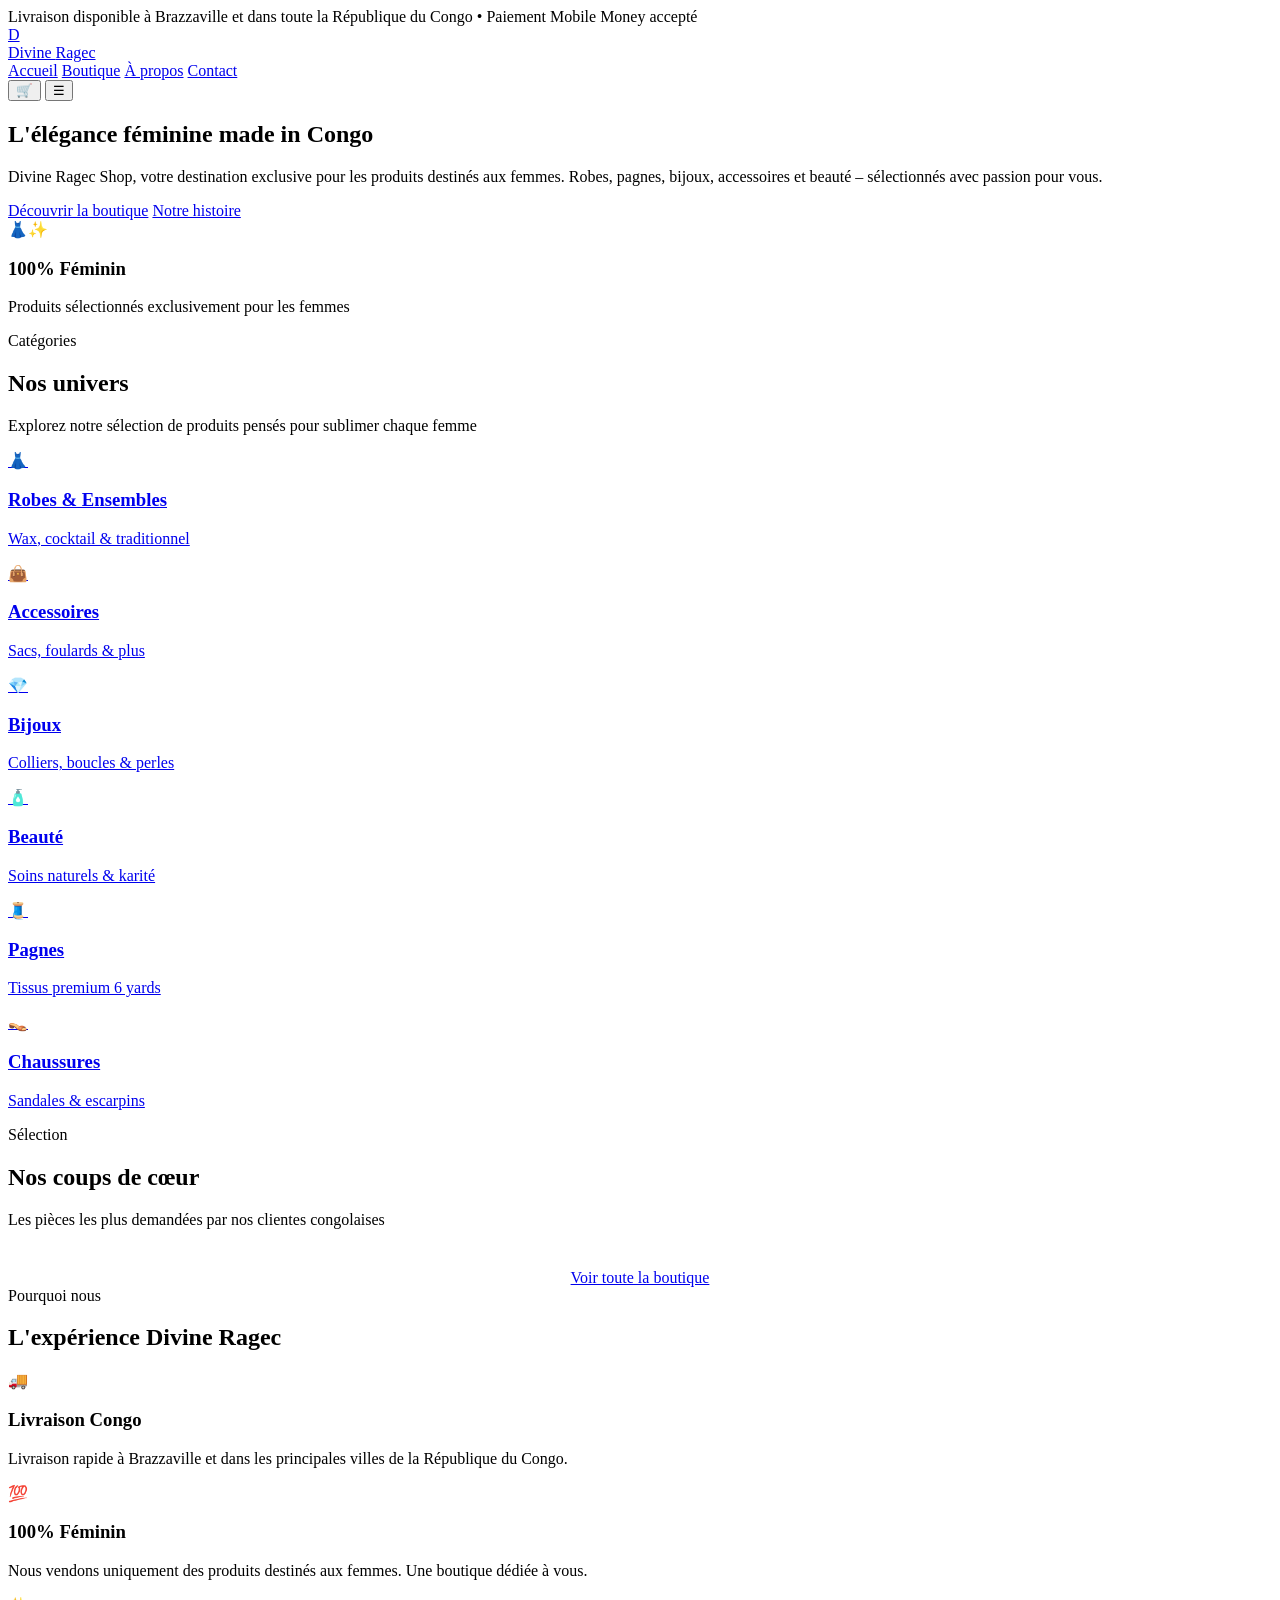
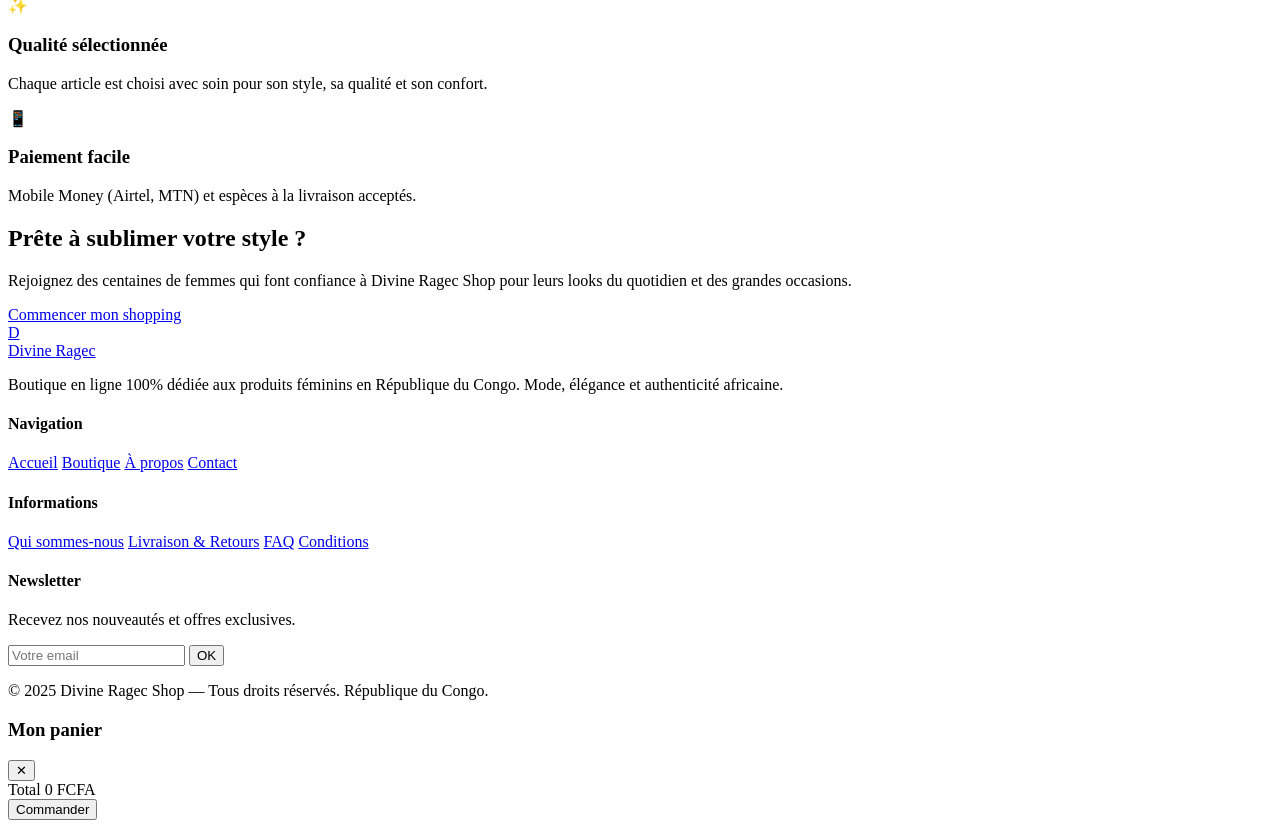
==== index.html @ 7bee6538 "Add files via upload" ====
<!DOCTYPE html>
<html lang="fr">
<head>
  <meta charset="UTF-8">
  <meta name="viewport" content="width=device-width, initial-scale=1.0">
  <meta http-equiv="X-UA-Compatible" content="IE=edge">

  <!-- SEO PRINCIPAL -->
  <title>Divine Ragec Shop | Mode & Produits Féminins en République du Congo</title>
  <meta name="description" content="Divine Ragec Shop – Boutique en ligne dédiée exclusivement aux produits pour femmes en République du Congo. Robes, pagnes, bijoux, accessoires et beauté. Livraison à Brazzaville et partout au Congo.">
  <meta name="keywords" content="boutique femme Congo, mode féminine Brazzaville, robes wax, pagne, bijoux africains, accessoires femmes, Divine Ragec, shopping Congo, vêtements femmes République du Congo">
  <meta name="author" content="Divine Ragec Shop">
  <meta name="robots" content="index, follow, max-image-preview:large, max-snippet:-1, max-video-preview:-1">
  <meta name="language" content="French">
  <meta name="geo.region" content="CG">
  <meta name="geo.placename" content="Brazzaville, République du Congo">
  <link rel="canonical" href="https://divineragecshop.cg/">

  <!-- Open Graph / Facebook -->
  <meta property="og:type" content="website">
  <meta property="og:url" content="https://divineragecshop.cg/">
  <meta property="og:title" content="Divine Ragec Shop | Mode & Produits Féminins au Congo">
  <meta property="og:description" content="Boutique 100% féminine en République du Congo. Robes, pagnes, bijoux, accessoires et soins beauté. Qualité et élégance africaine.">
  <meta property="og:image" content="https://divineragecshop.cg/images/og-image.jpg">
  <meta property="og:locale" content="fr_CG">
  <meta property="og:site_name" content="Divine Ragec Shop">

  <!-- Twitter Card -->
  <meta name="twitter:card" content="summary_large_image">
  <meta name="twitter:title" content="Divine Ragec Shop | Mode Féminine au Congo">
  <meta name="twitter:description" content="Découvrez notre sélection exclusive de produits pour femmes : robes, pagnes, bijoux et plus. Livraison en République du Congo.">
  <meta name="twitter:image" content="https://divineragecshop.cg/images/og-image.jpg">

  <!-- Favicon -->
  <link rel="icon" href="data:image/svg+xml,<svg xmlns='http://www.w3.org/2000/svg' viewBox='0 0 100 100'><text y='.9em' font-size='90'>👗</text></svg>">

  <!-- Fonts -->
  <link rel="preconnect" href="https://fonts.googleapis.com">
  <link rel="preconnect" href="https://fonts.gstatic.com" crossorigin>
  <link href="https://fonts.googleapis.com/css2?family=Playfair+Display:wght@600;700&display=swap" rel="stylesheet">

  <!-- Préconnexion pour accélérer le chargement des futures images -->
  <link rel="dns-prefetch" href="https://images.divineragecshop.cg">

  <link rel="stylesheet" href="css/style.css">

  <!-- Structured Data JSON-LD -->
  <script type="application/ld+json">
  {
    "@context": "https://schema.org",
    "@type": "Store",
    "name": "Divine Ragec Shop",
    "description": "Boutique en ligne spécialisée dans la vente de produits exclusivement féminins en République du Congo : mode, accessoires, bijoux et beauté.",
    "url": "https://divineragecshop.cg",
    "logo": "https://divineragecshop.cg/images/logo.png",
    "image": "https://divineragecshop.cg/images/og-image.jpg",
    "telephone": "+242-06-000-0000",
    "email": "contact@divineragecshop.cg",
    "address": {
      "@type": "PostalAddress",
      "streetAddress": "Avenue de la Paix",
      "addressLocality": "Brazzaville",
      "addressRegion": "Brazzaville",
      "addressCountry": "CG"
    },
    "geo": {
      "@type": "GeoCoordinates",
      "latitude": "-4.2634",
      "longitude": "15.2429"
    },
    "openingHoursSpecification": {
      "@type": "OpeningHoursSpecification",
      "dayOfWeek": ["Monday","Tuesday","Wednesday","Thursday","Friday","Saturday"],
      "opens": "08:00",
      "closes": "18:00"
    },
    "priceRange": "$$",
    "currenciesAccepted": "XAF",
    "paymentAccepted": "Cash, Mobile Money",
    "areaServed": {
      "@type": "Country",
      "name": "République du Congo"
    },
    "sameAs": []
  }
  </script>

  <script type="application/ld+json">
  {
    "@context": "https://schema.org",
    "@type": "WebSite",
    "name": "Divine Ragec Shop",
    "url": "https://divineragecshop.cg",
    "potentialAction": {
      "@type": "SearchAction",
      "target": "https://divineragecshop.cg/produits.html?q={search_term_string}",
      "query-input": "required name=search_term_string"
    }
  }
  </script>
</head>
<body>
  <!-- Header -->
  <header class="header">
    <div class="header-top">
      Livraison disponible à Brazzaville et dans toute la République du Congo • Paiement Mobile Money accepté
    </div>
    <div class="container">
      <div class="nav-wrapper">
        <a href="index.html" class="logo" aria-label="Divine Ragec Shop - Accueil">
          <div class="logo-icon">D</div>
          Divine <span>Ragec</span>
        </a>

        <nav class="nav-menu" id="nav-menu" aria-label="Navigation principale">
          <a href="index.html" class="active">Accueil</a>
          <a href="produits.html">Boutique</a>
          <a href="a-propos.html">À propos</a>
          <a href="contact.html">Contact</a>
        </nav>

        <div class="nav-actions">
          <button class="cart-btn" id="cart-btn" aria-label="Ouvrir le panier">
            🛒
            <span class="cart-count" style="display:none;">0</span>
          </button>
          <button class="menu-toggle" id="menu-toggle" aria-label="Menu mobile">☰</button>
        </div>
      </div>
    </div>
    <div class="nav-overlay" id="nav-overlay"></div>
  </header>

  <main>
    <!-- Hero -->
    <section class="hero">
      <div class="container">
        <div class="hero-content">
          <div class="hero-text">
            <h1>L'élégance féminine <span>made in Congo</span></h1>
            <p>Divine Ragec Shop, votre destination exclusive pour les produits destinés aux femmes. Robes, pagnes, bijoux, accessoires et beauté – sélectionnés avec passion pour vous.</p>
            <div class="hero-btns">
              <a href="produits.html" class="btn btn-primary">Découvrir la boutique</a>
              <a href="a-propos.html" class="btn btn-outline">Notre histoire</a>
            </div>
          </div>
          <div class="hero-visual">
            <div class="hero-card">
              <div class="emoji">👗✨</div>
              <h3>100% Féminin</h3>
              <p>Produits sélectionnés exclusivement pour les femmes</p>
            </div>
          </div>
        </div>
      </div>
    </section>

    <!-- Catégories -->
    <section class="section" id="categories">
      <div class="container">
        <div class="section-header">
          <span class="badge">Catégories</span>
          <h2>Nos univers</h2>
          <p>Explorez notre sélection de produits pensés pour sublimer chaque femme</p>
        </div>
        <div class="categories-grid">
          <a href="produits.html" class="category-card" onclick="sessionStorage.setItem('filter','robes')">
            <div class="category-icon">👗</div>
            <h3>Robes & Ensembles</h3>
            <p>Wax, cocktail & traditionnel</p>
          </a>
          <a href="produits.html" class="category-card">
            <div class="category-icon">👜</div>
            <h3>Accessoires</h3>
            <p>Sacs, foulards & plus</p>
          </a>
          <a href="produits.html" class="category-card">
            <div class="category-icon">💎</div>
            <h3>Bijoux</h3>
            <p>Colliers, boucles & perles</p>
          </a>
          <a href="produits.html" class="category-card">
            <div class="category-icon">🧴</div>
            <h3>Beauté</h3>
            <p>Soins naturels & karité</p>
          </a>
          <a href="produits.html" class="category-card">
            <div class="category-icon">🧵</div>
            <h3>Pagnes</h3>
            <p>Tissus premium 6 yards</p>
          </a>
          <a href="produits.html" class="category-card">
            <div class="category-icon">👡</div>
            <h3>Chaussures</h3>
            <p>Sandales & escarpins</p>
          </a>
        </div>
      </div>
    </section>

    <!-- Produits vedettes -->
    <section class="section" style="background:#fff;">
      <div class="container">
        <div class="section-header">
          <span class="badge">Sélection</span>
          <h2>Nos coups de cœur</h2>
          <p>Les pièces les plus demandées par nos clientes congolaises</p>
        </div>
        <div class="products-grid" id="featured-products">
          <!-- Rempli par JavaScript -->
        </div>
        <div style="text-align:center;margin-top:40px;">
          <a href="produits.html" class="btn btn-primary">Voir toute la boutique</a>
        </div>
      </div>
    </section>

    <!-- Avantages -->
    <section class="section">
      <div class="container">
        <div class="section-header">
          <span class="badge">Pourquoi nous</span>
          <h2>L'expérience Divine Ragec</h2>
        </div>
        <div class="features-grid">
          <div class="feature-card">
            <div class="feature-icon">🚚</div>
            <h3>Livraison Congo</h3>
            <p>Livraison rapide à Brazzaville et dans les principales villes de la République du Congo.</p>
          </div>
          <div class="feature-card">
            <div class="feature-icon">💯</div>
            <h3>100% Féminin</h3>
            <p>Nous vendons uniquement des produits destinés aux femmes. Une boutique dédiée à vous.</p>
          </div>
          <div class="feature-card">
            <div class="feature-icon">✨</div>
            <h3>Qualité sélectionnée</h3>
            <p>Chaque article est choisi avec soin pour son style, sa qualité et son confort.</p>
          </div>
          <div class="feature-card">
            <div class="feature-icon">📱</div>
            <h3>Paiement facile</h3>
            <p>Mobile Money (Airtel, MTN) et espèces à la livraison acceptés.</p>
          </div>
        </div>
      </div>
    </section>

    <!-- CTA -->
    <section class="cta">
      <div class="container">
        <h2>Prête à sublimer votre style ?</h2>
        <p>Rejoignez des centaines de femmes qui font confiance à Divine Ragec Shop pour leurs looks du quotidien et des grandes occasions.</p>
        <a href="produits.html" class="btn btn-primary">Commencer mon shopping</a>
      </div>
    </section>
  </main>

  <!-- Footer -->
  <footer class="footer">
    <div class="container">
      <div class="footer-grid">
        <div class="footer-brand">
          <a href="index.html" class="logo">
            <div class="logo-icon">D</div>
            Divine <span>Ragec</span>
          </a>
          <p>Boutique en ligne 100% dédiée aux produits féminins en République du Congo. Mode, élégance et authenticité africaine.</p>
        </div>
        <div class="footer-links">
          <h4>Navigation</h4>
          <a href="index.html">Accueil</a>
          <a href="produits.html">Boutique</a>
          <a href="a-propos.html">À propos</a>
          <a href="contact.html">Contact</a>
        </div>
        <div class="footer-links">
          <h4>Informations</h4>
          <a href="a-propos.html">Qui sommes-nous</a>
          <a href="contact.html">Livraison & Retours</a>
          <a href="contact.html">FAQ</a>
          <a href="contact.html">Conditions</a>
        </div>
        <div class="footer-newsletter">
          <h4>Newsletter</h4>
          <p>Recevez nos nouveautés et offres exclusives.</p>
          <form class="newsletter-form" id="newsletter-form">
            <input type="email" placeholder="Votre email" required aria-label="Adresse email">
            <button type="submit">OK</button>
          </form>
        </div>
      </div>
      <div class="footer-bottom">
        <p>© 2025 Divine Ragec Shop — Tous droits réservés. République du Congo.</p>
      </div>
    </div>
  </footer>

  <!-- Panier -->
  <div class="cart-overlay" id="cart-overlay"></div>
  <aside class="cart-sidebar" id="cart-sidebar" aria-label="Panier d'achat">
    <div class="cart-header">
      <h3>Mon panier</h3>
      <button class="cart-close" id="cart-close" aria-label="Fermer le panier">✕</button>
    </div>
    <div class="cart-items" id="cart-items"></div>
    <div class="cart-footer">
      <div class="cart-total">
        <span>Total</span>
        <span id="cart-total-price">0 FCFA</span>
      </div>
      <button class="btn-checkout" id="btn-checkout">Commander</button>
    </div>
  </aside>

  <script src="js/script.js"></script>
</body>
</html>
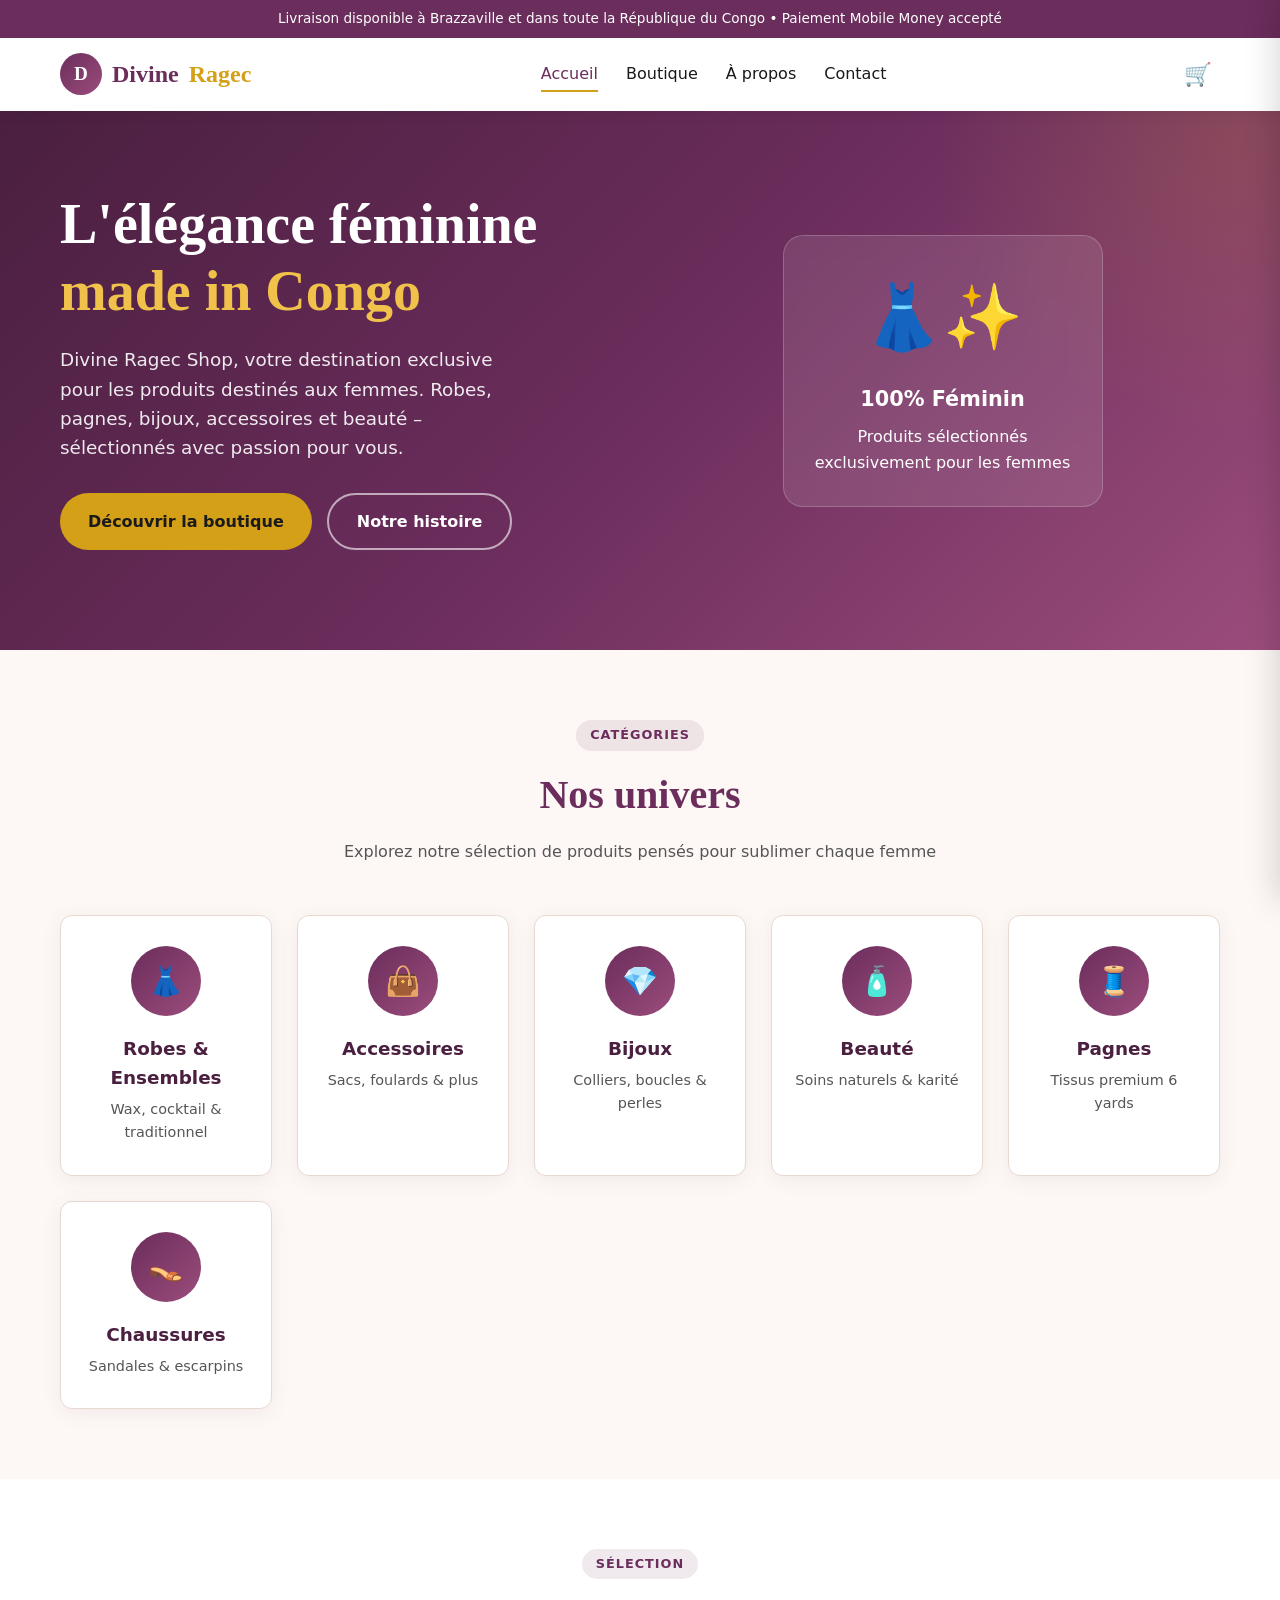
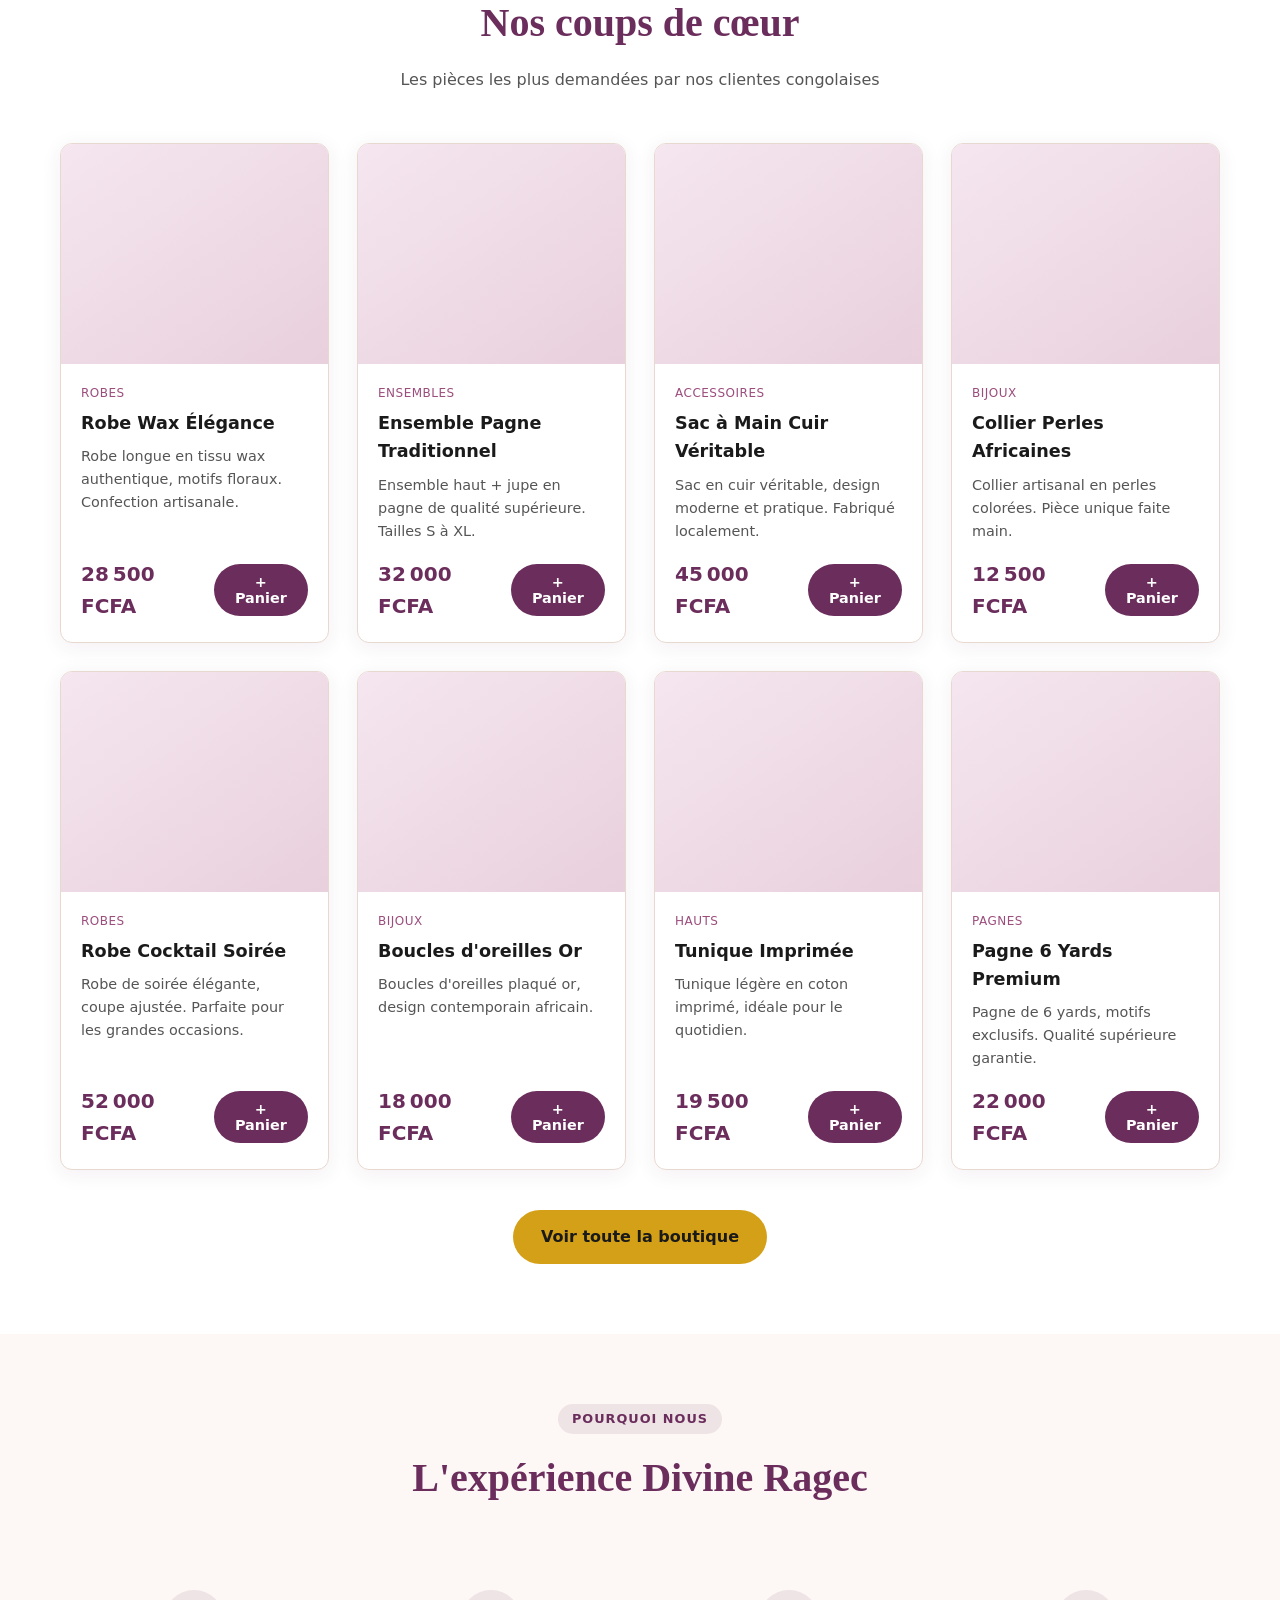
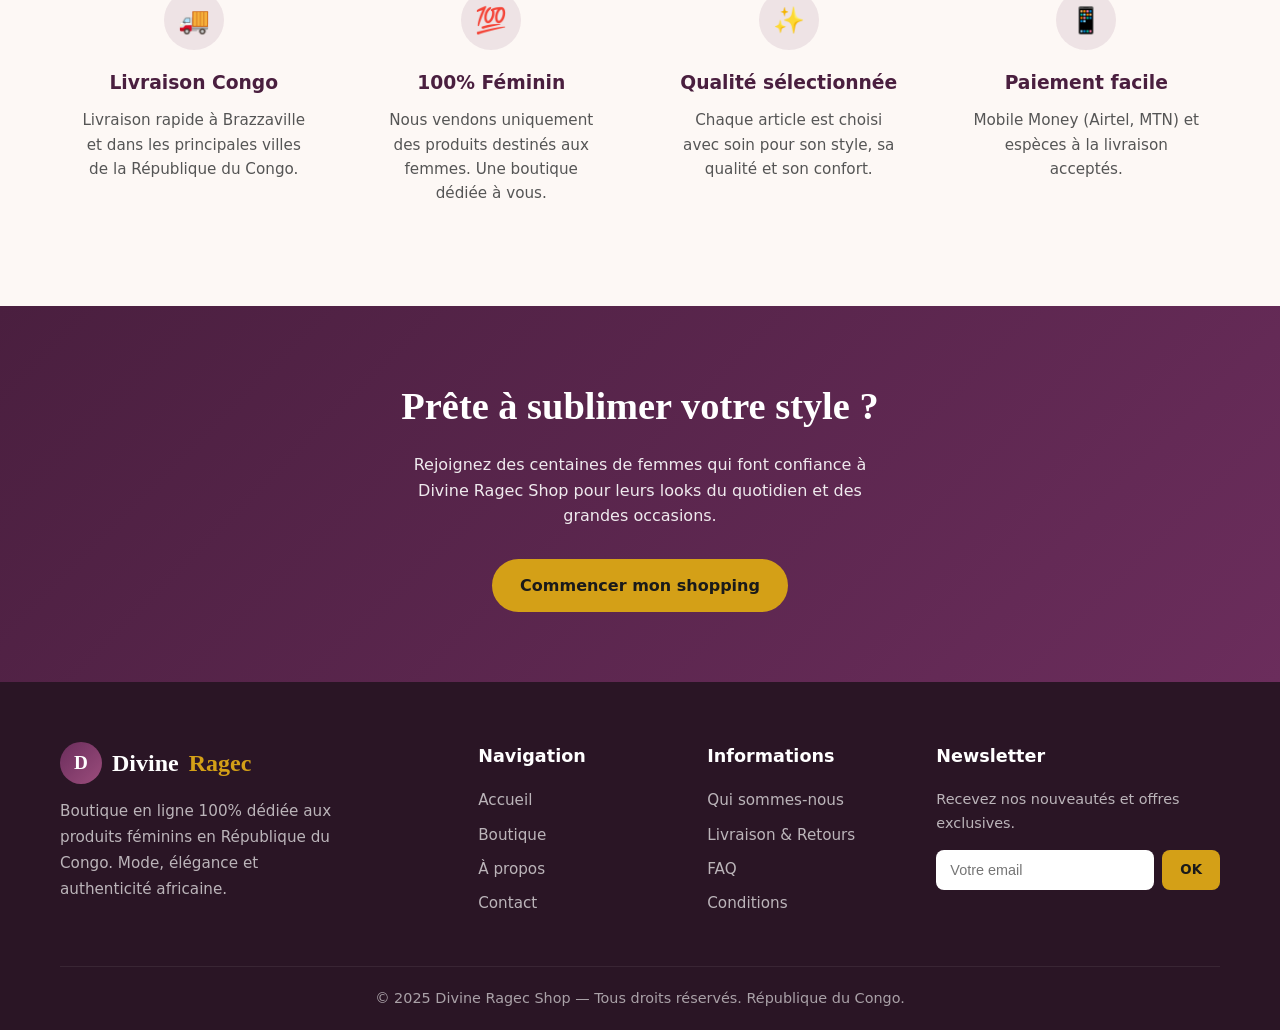
==== commit 58ad6541: "Add files via upload" ====
--- a/index.html
+++ b/index.html
@@ -12,16 +12,21 @@
   <meta name="author" content="Divine Ragec Shop">
   <meta name="robots" content="index, follow, max-image-preview:large, max-snippet:-1, max-video-preview:-1">
   <meta name="language" content="French">
-  <meta name="geo.region" content="CG">
+  <meta name="geo.region" content="CG-BZV">
   <meta name="geo.placename" content="Brazzaville, République du Congo">
-  <link rel="canonical" href="https://divineragecshop.cg/">
+  <meta name="geo.position" content="-4.2634;15.2429">
+  <meta name="ICBM" content="-4.2634, 15.2429">
+  <link rel="canonical" href="https://lewisbaf.github.io/divine-ragec/">
+  <link rel="alternate" hreflang="fr" href="https://lewisbaf.github.io/divine-ragec/">
+  <link rel="alternate" hreflang="fr-CG" href="https://lewisbaf.github.io/divine-ragec/">
+  <link rel="alternate" hreflang="x-default" href="https://lewisbaf.github.io/divine-ragec/">
 
   <!-- Open Graph / Facebook -->
   <meta property="og:type" content="website">
-  <meta property="og:url" content="https://divineragecshop.cg/">
+  <meta property="og:url" content="https://lewisbaf.github.io/divine-ragec/">
   <meta property="og:title" content="Divine Ragec Shop | Mode & Produits Féminins au Congo">
   <meta property="og:description" content="Boutique 100% féminine en République du Congo. Robes, pagnes, bijoux, accessoires et soins beauté. Qualité et élégance africaine.">
-  <meta property="og:image" content="https://divineragecshop.cg/images/og-image.jpg">
+  <meta property="og:image" content="https://lewisbaf.github.io/divine-ragec/images/og-image.jpg">
   <meta property="og:locale" content="fr_CG">
   <meta property="og:site_name" content="Divine Ragec Shop">
 
@@ -29,7 +34,7 @@
   <meta name="twitter:card" content="summary_large_image">
   <meta name="twitter:title" content="Divine Ragec Shop | Mode Féminine au Congo">
   <meta name="twitter:description" content="Découvrez notre sélection exclusive de produits pour femmes : robes, pagnes, bijoux et plus. Livraison en République du Congo.">
-  <meta name="twitter:image" content="https://divineragecshop.cg/images/og-image.jpg">
+  <meta name="twitter:image" content="https://lewisbaf.github.io/divine-ragec/images/og-image.jpg">
 
   <!-- Favicon -->
   <link rel="icon" href="data:image/svg+xml,<svg xmlns='http://www.w3.org/2000/svg' viewBox='0 0 100 100'><text y='.9em' font-size='90'>👗</text></svg>">
@@ -51,9 +56,9 @@
     "@type": "Store",
     "name": "Divine Ragec Shop",
     "description": "Boutique en ligne spécialisée dans la vente de produits exclusivement féminins en République du Congo : mode, accessoires, bijoux et beauté.",
-    "url": "https://divineragecshop.cg",
-    "logo": "https://divineragecshop.cg/images/logo.png",
-    "image": "https://divineragecshop.cg/images/og-image.jpg",
+    "url": "https://lewisbaf.github.io/divine-ragec",
+    "logo": "https://lewisbaf.github.io/divine-ragec/images/logo.png",
+    "image": "https://lewisbaf.github.io/divine-ragec/images/og-image.jpg",
     "telephone": "+242-06-000-0000",
     "email": "contact@divineragecshop.cg",
     "address": {
@@ -90,10 +95,10 @@
     "@context": "https://schema.org",
     "@type": "WebSite",
     "name": "Divine Ragec Shop",
-    "url": "https://divineragecshop.cg",
+    "url": "https://lewisbaf.github.io/divine-ragec",
     "potentialAction": {
       "@type": "SearchAction",
-      "target": "https://divineragecshop.cg/produits.html?q={search_term_string}",
+      "target": "https://lewisbaf.github.io/divine-ragec/produits.html?q={search_term_string}",
       "query-input": "required name=search_term_string"
     }
   }
--- a/css/style.css
+++ b/css/style.css
@@ -0,0 +1,1079 @@
+/* ============================================
+   Divine Ragec Shop - Stylesheet
+   Mode 100% HTML / CSS / JavaScript
+   République du Congo
+   ============================================ */
+
+:root {
+  --primary: #6b2d5c;
+  --primary-dark: #4a1f3f;
+  --primary-light: #9b4d7c;
+  --accent: #d4a017;
+  --accent-light: #f0c14b;
+  --text: #1a1a1a;
+  --text-light: #555;
+  --bg: #fdf8f5;
+  --bg-card: #ffffff;
+  --white: #ffffff;
+  --border: #e8d9d0;
+  --success: #2e7d32;
+  --shadow: 0 4px 20px rgba(107, 45, 92, 0.08);
+  --shadow-hover: 0 8px 30px rgba(107, 45, 92, 0.15);
+  --radius: 12px;
+  --transition: all 0.3s ease;
+  --font-main: 'Segoe UI', system-ui, -apple-system, sans-serif;
+  --font-display: 'Playfair Display', Georgia, serif;
+}
+
+*, *::before, *::after {
+  box-sizing: border-box;
+  margin: 0;
+  padding: 0;
+}
+
+html {
+  scroll-behavior: smooth;
+  font-size: 16px;
+}
+
+body {
+  font-family: var(--font-main);
+  background: var(--bg);
+  color: var(--text);
+  line-height: 1.6;
+  overflow-x: hidden;
+}
+
+img {
+  max-width: 100%;
+  height: auto;
+  display: block;
+}
+
+a {
+  text-decoration: none;
+  color: inherit;
+  transition: var(--transition);
+}
+
+ul {
+  list-style: none;
+}
+
+button, .btn {
+  cursor: pointer;
+  border: none;
+  font-family: inherit;
+  transition: var(--transition);
+}
+
+.container {
+  width: 100%;
+  max-width: 1200px;
+  margin: 0 auto;
+  padding: 0 20px;
+}
+
+/* ========== HEADER ========== */
+.header {
+  background: var(--white);
+  box-shadow: 0 2px 15px rgba(0,0,0,0.06);
+  position: sticky;
+  top: 0;
+  z-index: 1000;
+}
+
+.header-top {
+  background: var(--primary);
+  color: var(--white);
+  font-size: 0.85rem;
+  padding: 8px 0;
+  text-align: center;
+}
+
+.header-top a {
+  color: var(--accent-light);
+  font-weight: 600;
+}
+
+.nav-wrapper {
+  display: flex;
+  align-items: center;
+  justify-content: space-between;
+  padding: 15px 0;
+  gap: 20px;
+}
+
+.logo {
+  display: flex;
+  align-items: center;
+  gap: 10px;
+  font-family: var(--font-display);
+  font-size: 1.5rem;
+  font-weight: 700;
+  color: var(--primary);
+}
+
+.logo span {
+  color: var(--accent);
+}
+
+.logo-icon {
+  width: 42px;
+  height: 42px;
+  background: linear-gradient(135deg, var(--primary), var(--primary-light));
+  border-radius: 50%;
+  display: flex;
+  align-items: center;
+  justify-content: center;
+  color: white;
+  font-size: 1.2rem;
+  font-weight: bold;
+}
+
+.nav-menu {
+  display: flex;
+  align-items: center;
+  gap: 28px;
+}
+
+.nav-menu a {
+  font-weight: 500;
+  color: var(--text);
+  position: relative;
+  padding: 5px 0;
+}
+
+.nav-menu a:hover,
+.nav-menu a.active {
+  color: var(--primary);
+}
+
+.nav-menu a.active::after,
+.nav-menu a:hover::after {
+  content: '';
+  position: absolute;
+  bottom: 0;
+  left: 0;
+  width: 100%;
+  height: 2px;
+  background: var(--accent);
+}
+
+.nav-actions {
+  display: flex;
+  align-items: center;
+  gap: 15px;
+}
+
+.cart-btn, .menu-toggle {
+  background: none;
+  position: relative;
+  font-size: 1.4rem;
+  color: var(--primary);
+  padding: 8px;
+}
+
+.cart-count {
+  position: absolute;
+  top: 0;
+  right: 0;
+  background: var(--accent);
+  color: white;
+  font-size: 0.7rem;
+  width: 18px;
+  height: 18px;
+  border-radius: 50%;
+  display: flex;
+  align-items: center;
+  justify-content: center;
+  font-weight: 700;
+}
+
+.menu-toggle {
+  display: none;
+}
+
+/* ========== HERO ========== */
+.hero {
+  background: linear-gradient(135deg, #4a1f3f 0%, #6b2d5c 50%, #9b4d7c 100%);
+  color: white;
+  padding: 80px 0 100px;
+  position: relative;
+  overflow: hidden;
+}
+
+.hero::before {
+  content: '';
+  position: absolute;
+  top: -50%;
+  right: -20%;
+  width: 600px;
+  height: 600px;
+  background: radial-gradient(circle, rgba(212,160,23,0.15) 0%, transparent 70%);
+  border-radius: 50%;
+}
+
+.hero-content {
+  display: grid;
+  grid-template-columns: 1fr 1fr;
+  gap: 50px;
+  align-items: center;
+  position: relative;
+  z-index: 1;
+}
+
+.hero-text h1 {
+  font-family: var(--font-display);
+  font-size: clamp(2.2rem, 5vw, 3.5rem);
+  line-height: 1.2;
+  margin-bottom: 20px;
+}
+
+.hero-text h1 span {
+  color: var(--accent-light);
+}
+
+.hero-text p {
+  font-size: 1.15rem;
+  opacity: 0.9;
+  margin-bottom: 30px;
+  max-width: 480px;
+}
+
+.hero-btns {
+  display: flex;
+  gap: 15px;
+  flex-wrap: wrap;
+}
+
+.btn {
+  display: inline-flex;
+  align-items: center;
+  gap: 8px;
+  padding: 14px 28px;
+  border-radius: 50px;
+  font-weight: 600;
+  font-size: 1rem;
+}
+
+.btn-primary {
+  background: var(--accent);
+  color: var(--text);
+}
+
+.btn-primary:hover {
+  background: var(--accent-light);
+  transform: translateY(-2px);
+  box-shadow: 0 6px 20px rgba(212,160,23,0.4);
+}
+
+.btn-outline {
+  background: transparent;
+  border: 2px solid rgba(255,255,255,0.6);
+  color: white;
+}
+
+.btn-outline:hover {
+  background: white;
+  color: var(--primary);
+  border-color: white;
+}
+
+.hero-visual {
+  display: flex;
+  justify-content: center;
+  align-items: center;
+}
+
+.hero-card {
+  background: rgba(255,255,255,0.1);
+  backdrop-filter: blur(10px);
+  border: 1px solid rgba(255,255,255,0.2);
+  border-radius: 20px;
+  padding: 30px;
+  text-align: center;
+  max-width: 320px;
+}
+
+.hero-card .emoji {
+  font-size: 4rem;
+  margin-bottom: 15px;
+}
+
+.hero-card h3 {
+  font-size: 1.3rem;
+  margin-bottom: 8px;
+}
+
+/* ========== SECTIONS ========== */
+.section {
+  padding: 70px 0;
+}
+
+.section-header {
+  text-align: center;
+  margin-bottom: 50px;
+}
+
+.section-header h2 {
+  font-family: var(--font-display);
+  font-size: clamp(1.8rem, 4vw, 2.5rem);
+  color: var(--primary);
+  margin-bottom: 12px;
+}
+
+.section-header p {
+  color: var(--text-light);
+  max-width: 600px;
+  margin: 0 auto;
+}
+
+.badge {
+  display: inline-block;
+  background: rgba(107,45,92,0.1);
+  color: var(--primary);
+  font-size: 0.8rem;
+  font-weight: 600;
+  padding: 5px 14px;
+  border-radius: 50px;
+  margin-bottom: 12px;
+  text-transform: uppercase;
+  letter-spacing: 1px;
+}
+
+/* ========== CATEGORIES ========== */
+.categories-grid {
+  display: grid;
+  grid-template-columns: repeat(auto-fit, minmax(200px, 1fr));
+  gap: 25px;
+}
+
+.category-card {
+  background: var(--bg-card);
+  border-radius: var(--radius);
+  padding: 30px 20px;
+  text-align: center;
+  box-shadow: var(--shadow);
+  transition: var(--transition);
+  border: 1px solid var(--border);
+}
+
+.category-card:hover {
+  transform: translateY(-8px);
+  box-shadow: var(--shadow-hover);
+  border-color: var(--primary-light);
+}
+
+.category-icon {
+  width: 70px;
+  height: 70px;
+  margin: 0 auto 18px;
+  background: linear-gradient(135deg, var(--primary), var(--primary-light));
+  border-radius: 50%;
+  display: flex;
+  align-items: center;
+  justify-content: center;
+  font-size: 1.8rem;
+  color: white;
+}
+
+.category-card h3 {
+  font-size: 1.15rem;
+  margin-bottom: 6px;
+  color: var(--primary-dark);
+}
+
+.category-card p {
+  font-size: 0.9rem;
+  color: var(--text-light);
+}
+
+/* ========== PRODUCTS ========== */
+.products-grid {
+  display: grid;
+  grid-template-columns: repeat(auto-fill, minmax(260px, 1fr));
+  gap: 28px;
+}
+
+.product-card {
+  background: var(--bg-card);
+  border-radius: var(--radius);
+  overflow: hidden;
+  box-shadow: var(--shadow);
+  transition: var(--transition);
+  border: 1px solid var(--border);
+  display: flex;
+  flex-direction: column;
+}
+
+.product-card:hover {
+  transform: translateY(-6px);
+  box-shadow: var(--shadow-hover);
+}
+
+.product-image {
+  height: 220px;
+  aspect-ratio: 1 / 1;
+  background: linear-gradient(145deg, #f5e6ef, #e8d0dc);
+  display: flex;
+  align-items: center;
+  justify-content: center;
+  font-size: 4rem;
+  position: relative;
+  overflow: hidden;
+  content-visibility: auto;
+  contain-intrinsic-size: 220px;
+}
+
+/* Images réelles optimisées */
+.product-image img {
+  width: 100%;
+  height: 100%;
+  object-fit: cover;
+  object-position: center;
+  display: block;
+  transition: transform 0.4s ease, opacity 0.3s ease;
+  background: linear-gradient(145deg, #f5e6ef, #e8d0dc);
+}
+
+.product-card:hover .product-image img {
+  transform: scale(1.05);
+}
+
+/* Placeholder pendant le chargement */
+.product-image img[loading] {
+  opacity: 0;
+}
+
+.product-image img.loaded {
+  opacity: 1;
+}
+
+/* Fallback emoji si pas d'image */
+.product-image .emoji-fallback {
+  font-size: 4rem;
+  line-height: 1;
+  user-select: none;
+}
+
+.product-badge {
+  position: absolute;
+  top: 12px;
+  left: 12px;
+  background: var(--accent);
+  color: var(--text);
+  font-size: 0.75rem;
+  font-weight: 700;
+  padding: 4px 10px;
+  border-radius: 20px;
+  z-index: 2;
+}
+
+.product-info {
+  padding: 20px;
+  flex: 1;
+  display: flex;
+  flex-direction: column;
+}
+
+.product-category {
+  font-size: 0.75rem;
+  color: var(--primary-light);
+  text-transform: uppercase;
+  letter-spacing: 0.5px;
+  margin-bottom: 6px;
+}
+
+.product-title {
+  font-size: 1.1rem;
+  font-weight: 600;
+  margin-bottom: 8px;
+  color: var(--text);
+}
+
+.product-desc {
+  font-size: 0.9rem;
+  color: var(--text-light);
+  margin-bottom: 15px;
+  flex: 1;
+}
+
+.product-footer {
+  display: flex;
+  align-items: center;
+  justify-content: space-between;
+  gap: 10px;
+}
+
+.product-price {
+  font-size: 1.25rem;
+  font-weight: 700;
+  color: var(--primary);
+}
+
+.product-price small {
+  font-size: 0.8rem;
+  font-weight: 500;
+  color: var(--text-light);
+}
+
+.btn-add {
+  background: var(--primary);
+  color: white;
+  padding: 10px 16px;
+  border-radius: 50px;
+  font-size: 0.9rem;
+  font-weight: 600;
+}
+
+.btn-add:hover {
+  background: var(--primary-dark);
+}
+
+/* ========== ABOUT / FEATURES ========== */
+.features-grid {
+  display: grid;
+  grid-template-columns: repeat(auto-fit, minmax(250px, 1fr));
+  gap: 30px;
+}
+
+.feature-card {
+  text-align: center;
+  padding: 30px 20px;
+}
+
+.feature-icon {
+  width: 60px;
+  height: 60px;
+  margin: 0 auto 18px;
+  background: rgba(107,45,92,0.1);
+  border-radius: 50%;
+  display: flex;
+  align-items: center;
+  justify-content: center;
+  font-size: 1.6rem;
+  color: var(--primary);
+}
+
+.feature-card h3 {
+  margin-bottom: 10px;
+  color: var(--primary-dark);
+}
+
+.feature-card p {
+  color: var(--text-light);
+  font-size: 0.95rem;
+}
+
+/* ========== CTA ========== */
+.cta {
+  background: linear-gradient(135deg, var(--primary-dark), var(--primary));
+  color: white;
+  padding: 70px 0;
+  text-align: center;
+}
+
+.cta h2 {
+  font-family: var(--font-display);
+  font-size: clamp(1.8rem, 4vw, 2.4rem);
+  margin-bottom: 15px;
+}
+
+.cta p {
+  opacity: 0.9;
+  margin-bottom: 30px;
+  max-width: 500px;
+  margin-left: auto;
+  margin-right: auto;
+}
+
+/* ========== CONTACT ========== */
+.contact-grid {
+  display: grid;
+  grid-template-columns: 1fr 1fr;
+  gap: 50px;
+}
+
+.contact-info h3 {
+  font-family: var(--font-display);
+  font-size: 1.5rem;
+  color: var(--primary);
+  margin-bottom: 20px;
+}
+
+.contact-item {
+  display: flex;
+  gap: 15px;
+  margin-bottom: 22px;
+  align-items: flex-start;
+}
+
+.contact-item .icon {
+  width: 44px;
+  height: 44px;
+  background: rgba(107,45,92,0.1);
+  border-radius: 50%;
+  display: flex;
+  align-items: center;
+  justify-content: center;
+  color: var(--primary);
+  flex-shrink: 0;
+}
+
+.contact-item strong {
+  display: block;
+  margin-bottom: 3px;
+}
+
+.contact-item span, .contact-item a {
+  color: var(--text-light);
+  font-size: 0.95rem;
+}
+
+.contact-form {
+  background: var(--bg-card);
+  padding: 35px;
+  border-radius: var(--radius);
+  box-shadow: var(--shadow);
+  border: 1px solid var(--border);
+}
+
+.form-group {
+  margin-bottom: 18px;
+}
+
+.form-group label {
+  display: block;
+  font-weight: 600;
+  margin-bottom: 6px;
+  font-size: 0.9rem;
+}
+
+.form-group input,
+.form-group textarea,
+.form-group select {
+  width: 100%;
+  padding: 12px 16px;
+  border: 1px solid var(--border);
+  border-radius: 8px;
+  font-family: inherit;
+  font-size: 1rem;
+  transition: var(--transition);
+  background: var(--bg);
+}
+
+.form-group input:focus,
+.form-group textarea:focus,
+.form-group select:focus {
+  outline: none;
+  border-color: var(--primary);
+  box-shadow: 0 0 0 3px rgba(107,45,92,0.15);
+}
+
+.form-group textarea {
+  min-height: 120px;
+  resize: vertical;
+}
+
+/* ========== FOOTER ========== */
+.footer {
+  background: #2a1525;
+  color: rgba(255,255,255,0.85);
+  padding: 60px 0 0;
+}
+
+.footer-grid {
+  display: grid;
+  grid-template-columns: 2fr 1fr 1fr 1.5fr;
+  gap: 40px;
+  margin-bottom: 40px;
+}
+
+.footer-brand .logo {
+  color: white;
+  margin-bottom: 15px;
+}
+
+.footer-brand p {
+  font-size: 0.95rem;
+  line-height: 1.7;
+  opacity: 0.8;
+  max-width: 280px;
+}
+
+.footer h4 {
+  color: white;
+  font-size: 1.1rem;
+  margin-bottom: 18px;
+  font-weight: 600;
+}
+
+.footer-links a {
+  display: block;
+  margin-bottom: 10px;
+  opacity: 0.8;
+  font-size: 0.95rem;
+}
+
+.footer-links a:hover {
+  opacity: 1;
+  color: var(--accent-light);
+}
+
+.footer-newsletter p {
+  font-size: 0.9rem;
+  margin-bottom: 15px;
+  opacity: 0.8;
+}
+
+.newsletter-form {
+  display: flex;
+  gap: 8px;
+}
+
+.newsletter-form input {
+  flex: 1;
+  padding: 12px 14px;
+  border: none;
+  border-radius: 8px;
+  font-size: 0.9rem;
+}
+
+.newsletter-form button {
+  background: var(--accent);
+  color: var(--text);
+  padding: 0 18px;
+  border-radius: 8px;
+  font-weight: 600;
+}
+
+.footer-bottom {
+  border-top: 1px solid rgba(255,255,255,0.1);
+  padding: 20px 0;
+  text-align: center;
+  font-size: 0.9rem;
+  opacity: 0.7;
+}
+
+/* ========== CART SIDEBAR ========== */
+.cart-overlay {
+  position: fixed;
+  inset: 0;
+  background: rgba(0,0,0,0.5);
+  z-index: 2000;
+  opacity: 0;
+  visibility: hidden;
+  transition: var(--transition);
+}
+
+.cart-overlay.open {
+  opacity: 1;
+  visibility: visible;
+}
+
+.cart-sidebar {
+  position: fixed;
+  top: 0;
+  right: 0;
+  width: 100%;
+  max-width: 380px;
+  height: 100%;
+  background: white;
+  z-index: 2001;
+  transform: translateX(100%);
+  transition: transform 0.35s ease;
+  display: flex;
+  flex-direction: column;
+  box-shadow: -5px 0 30px rgba(0,0,0,0.15);
+}
+
+.cart-sidebar.open {
+  transform: translateX(0);
+}
+
+.cart-header {
+  display: flex;
+  align-items: center;
+  justify-content: space-between;
+  padding: 20px;
+  border-bottom: 1px solid var(--border);
+}
+
+.cart-header h3 {
+  font-size: 1.2rem;
+  color: var(--primary);
+}
+
+.cart-close {
+  background: none;
+  font-size: 1.5rem;
+  color: var(--text-light);
+}
+
+.cart-items {
+  flex: 1;
+  overflow-y: auto;
+  padding: 20px;
+}
+
+.cart-empty {
+  text-align: center;
+  padding: 40px 20px;
+  color: var(--text-light);
+}
+
+.cart-item {
+  display: flex;
+  gap: 15px;
+  margin-bottom: 20px;
+  padding-bottom: 20px;
+  border-bottom: 1px solid var(--border);
+}
+
+.cart-item-img {
+  width: 70px;
+  height: 70px;
+  background: #f5e6ef;
+  border-radius: 8px;
+  display: flex;
+  align-items: center;
+  justify-content: center;
+  font-size: 1.8rem;
+  flex-shrink: 0;
+}
+
+.cart-item-info {
+  flex: 1;
+}
+
+.cart-item-info h4 {
+  font-size: 0.95rem;
+  margin-bottom: 4px;
+}
+
+.cart-item-info .price {
+  color: var(--primary);
+  font-weight: 600;
+  margin-bottom: 8px;
+}
+
+.qty-controls {
+  display: flex;
+  align-items: center;
+  gap: 10px;
+}
+
+.qty-controls button {
+  width: 28px;
+  height: 28px;
+  border-radius: 50%;
+  background: var(--bg);
+  border: 1px solid var(--border);
+  font-size: 1rem;
+  display: flex;
+  align-items: center;
+  justify-content: center;
+}
+
+.cart-footer {
+  padding: 20px;
+  border-top: 1px solid var(--border);
+}
+
+.cart-total {
+  display: flex;
+  justify-content: space-between;
+  font-size: 1.15rem;
+  font-weight: 700;
+  margin-bottom: 15px;
+  color: var(--primary);
+}
+
+.btn-checkout {
+  width: 100%;
+  background: var(--primary);
+  color: white;
+  padding: 14px;
+  border-radius: 50px;
+  font-weight: 600;
+  font-size: 1rem;
+}
+
+.btn-checkout:hover {
+  background: var(--primary-dark);
+}
+
+/* ========== FILTERS (Shop page) ========== */
+.shop-toolbar {
+  display: flex;
+  flex-wrap: wrap;
+  gap: 15px;
+  align-items: center;
+  justify-content: space-between;
+  margin-bottom: 30px;
+  padding: 15px 20px;
+  background: white;
+  border-radius: var(--radius);
+  box-shadow: var(--shadow);
+  border: 1px solid var(--border);
+}
+
+.filter-group {
+  display: flex;
+  gap: 10px;
+  flex-wrap: wrap;
+  align-items: center;
+}
+
+.filter-btn {
+  padding: 8px 16px;
+  border-radius: 50px;
+  background: var(--bg);
+  border: 1px solid var(--border);
+  font-size: 0.9rem;
+  font-weight: 500;
+}
+
+.filter-btn.active,
+.filter-btn:hover {
+  background: var(--primary);
+  color: white;
+  border-color: var(--primary);
+}
+
+/* ========== TOAST ========== */
+.toast {
+  position: fixed;
+  bottom: 30px;
+  left: 50%;
+  transform: translateX(-50%) translateY(100px);
+  background: var(--primary-dark);
+  color: white;
+  padding: 14px 28px;
+  border-radius: 50px;
+  font-weight: 500;
+  z-index: 3000;
+  opacity: 0;
+  transition: all 0.4s ease;
+  box-shadow: 0 8px 25px rgba(0,0,0,0.2);
+}
+
+.toast.show {
+  transform: translateX(-50%) translateY(0);
+  opacity: 1;
+}
+
+/* ========== PAGE HERO (inner pages) ========== */
+.page-hero {
+  background: linear-gradient(135deg, var(--primary-dark), var(--primary));
+  color: white;
+  padding: 60px 0;
+  text-align: center;
+}
+
+.page-hero h1 {
+  font-family: var(--font-display);
+  font-size: clamp(2rem, 4vw, 2.8rem);
+  margin-bottom: 10px;
+}
+
+.page-hero p {
+  opacity: 0.9;
+  max-width: 500px;
+  margin: 0 auto;
+}
+
+.breadcrumb {
+  display: flex;
+  justify-content: center;
+  gap: 8px;
+  margin-top: 15px;
+  font-size: 0.9rem;
+  opacity: 0.8;
+}
+
+.breadcrumb a:hover {
+  color: var(--accent-light);
+}
+
+/* ========== RESPONSIVE ========== */
+@media (max-width: 900px) {
+  .hero-content {
+    grid-template-columns: 1fr;
+    text-align: center;
+  }
+  .hero-text p {
+    margin-left: auto;
+    margin-right: auto;
+  }
+  .hero-btns {
+    justify-content: center;
+  }
+  .hero-visual {
+    display: none;
+  }
+  .contact-grid {
+    grid-template-columns: 1fr;
+  }
+  .footer-grid {
+    grid-template-columns: 1fr 1fr;
+  }
+}
+
+@media (max-width: 768px) {
+  .menu-toggle {
+    display: block;
+  }
+  .nav-menu {
+    position: fixed;
+    top: 0;
+    left: 0;
+    width: 280px;
+    height: 100%;
+    background: white;
+    flex-direction: column;
+    align-items: flex-start;
+    padding: 80px 30px 30px;
+    box-shadow: 5px 0 30px rgba(0,0,0,0.1);
+    transform: translateX(-100%);
+    transition: transform 0.35s ease;
+    z-index: 1500;
+    gap: 0;
+  }
+  .nav-menu.open {
+    transform: translateX(0);
+  }
+  .nav-menu a {
+    width: 100%;
+    padding: 14px 0;
+    border-bottom: 1px solid var(--border);
+  }
+  .nav-overlay {
+    position: fixed;
+    inset: 0;
+    background: rgba(0,0,0,0.4);
+    z-index: 1400;
+    opacity: 0;
+    visibility: hidden;
+    transition: var(--transition);
+  }
+  .nav-overlay.open {
+    opacity: 1;
+    visibility: visible;
+  }
+  .footer-grid {
+    grid-template-columns: 1fr;
+    gap: 30px;
+  }
+}
+
+@media (max-width: 480px) {
+  .products-grid {
+    grid-template-columns: 1fr;
+  }
+  .shop-toolbar {
+    flex-direction: column;
+    align-items: stretch;
+  }
+}
